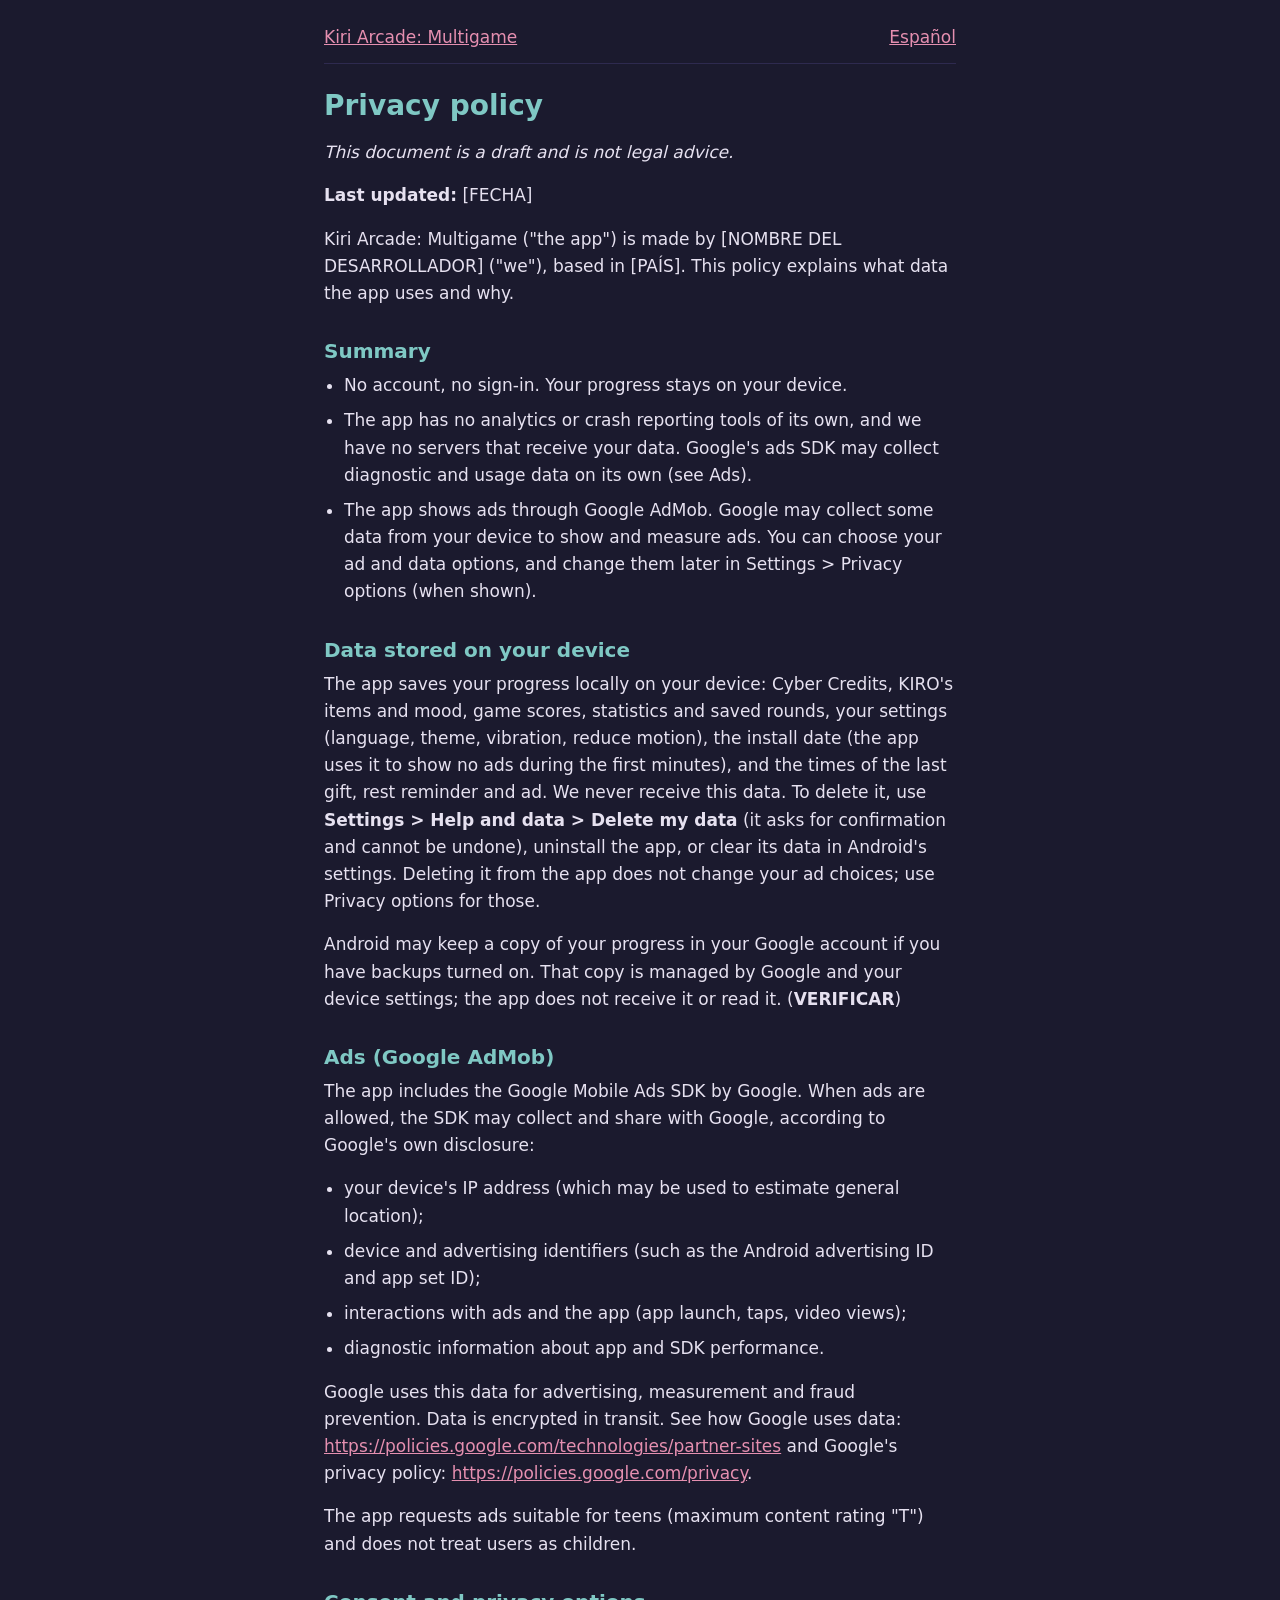
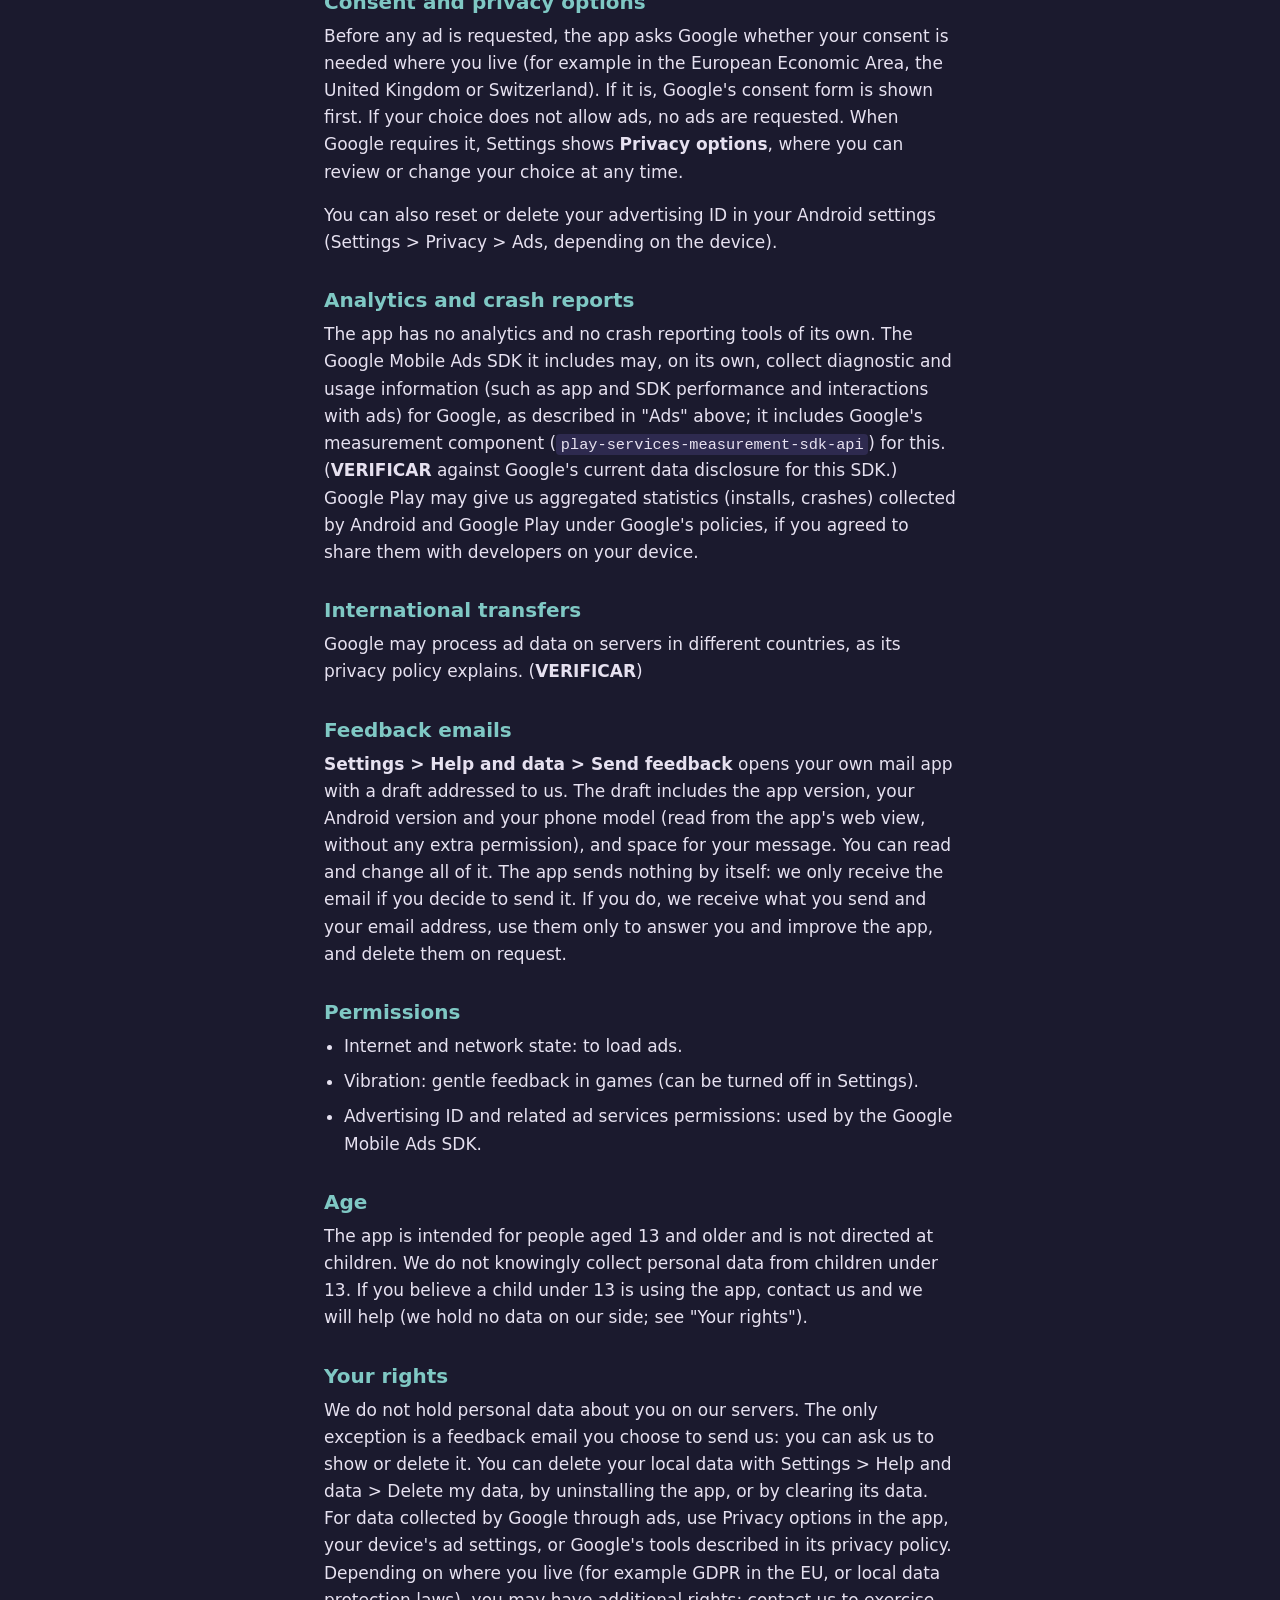
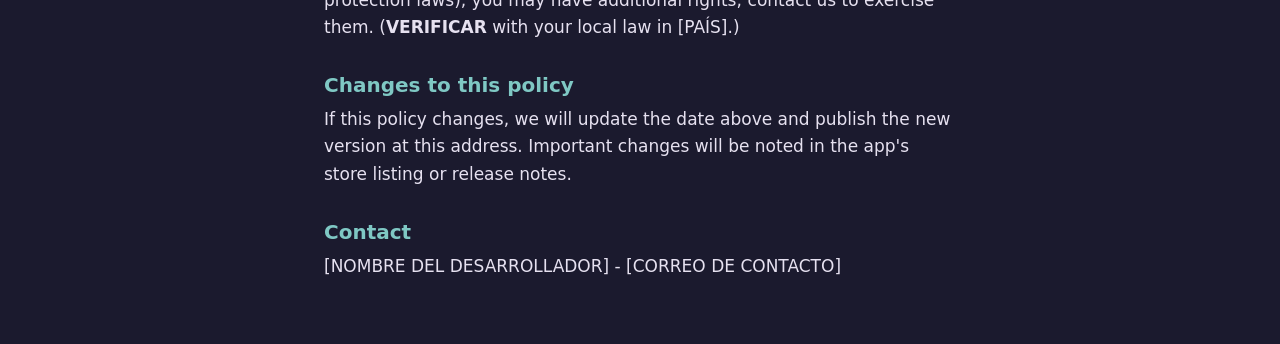
==== privacy-en.html @ 4f9419d4 "Note: pagina simple de privacidad y de terminos y condiciones" ====
<!doctype html>
<html lang="en">
  <head>
    <meta charset="utf-8" />
    <meta name="viewport" content="width=device-width, initial-scale=1" />
    <title>Privacy policy - Kiri Arcade: Multigame</title>
    <link rel="stylesheet" href="styles.css" />
  </head>
  <body>
    <header>
      <p><a href="index.html">Kiri Arcade: Multigame</a></p>
      <nav aria-label="Language"><a href="privacy-es.html" hreflang="es" lang="es">Español</a></nav>
    </header>
    <main>
      <h1>Privacy policy</h1>
      <p><em>This document is a draft and is not legal advice.</em></p>
      <p><strong>Last updated:</strong> [FECHA]</p>
      <p>
        Kiri Arcade: Multigame ("the app") is made by [NOMBRE DEL DESARROLLADOR] ("we"), based in
        [PAÍS]. This policy explains what data the app uses and why.
      </p>
      <section>
        <h2>Summary</h2>
        <ul>
          <li>No account, no sign-in. Your progress stays on your device.</li>
          <li>
            The app has no analytics or crash reporting tools of its own, and we have no servers
            that receive your data. Google's ads SDK may collect diagnostic and usage data on its
            own (see Ads).
          </li>
          <li>
            The app shows ads through Google AdMob. Google may collect some data from your device to
            show and measure ads. You can choose your ad and data options, and change them later in
            Settings &gt; Privacy options (when shown).
          </li>
        </ul>
      </section>
      <section>
        <h2>Data stored on your device</h2>
        <p>
          The app saves your progress locally on your device: Cyber Credits, KIRO's items and mood,
          game scores, statistics and saved rounds, your settings (language, theme, vibration,
          reduce motion), the install date (the app uses it to show no ads during the first
          minutes), and the times of the last gift, rest reminder and ad. We never receive this
          data. To delete it, use
          <strong>Settings &gt; Help and data &gt; Delete my data</strong> (it asks for confirmation
          and cannot be undone), uninstall the app, or clear its data in Android's settings.
          Deleting it from the app does not change your ad choices; use Privacy options for those.
        </p>
        <p>
          Android may keep a copy of your progress in your Google account if you have backups turned
          on. That copy is managed by Google and your device settings; the app does not receive it
          or read it. (<strong>VERIFICAR</strong>)
        </p>
      </section>
      <section>
        <h2>Ads (Google AdMob)</h2>
        <p>
          The app includes the Google Mobile Ads SDK by Google. When ads are allowed, the SDK may
          collect and share with Google, according to Google's own disclosure:
        </p>
        <ul>
          <li>your device's IP address (which may be used to estimate general location);</li>
          <li>
            device and advertising identifiers (such as the Android advertising ID and app set ID);
          </li>
          <li>interactions with ads and the app (app launch, taps, video views);</li>
          <li>diagnostic information about app and SDK performance.</li>
        </ul>
        <p>
          Google uses this data for advertising, measurement and fraud prevention. Data is encrypted
          in transit. See how Google uses data:
          <a href="https://policies.google.com/technologies/partner-sites" rel="noopener noreferrer"
            >https://policies.google.com/technologies/partner-sites</a
          >
          and Google's privacy policy:
          <a href="https://policies.google.com/privacy" rel="noopener noreferrer"
            >https://policies.google.com/privacy</a
          >.
        </p>
        <p>
          The app requests ads suitable for teens (maximum content rating "T") and does not treat
          users as children.
        </p>
      </section>
      <section>
        <h2>Consent and privacy options</h2>
        <p>
          Before any ad is requested, the app asks Google whether your consent is needed where you
          live (for example in the European Economic Area, the United Kingdom or Switzerland). If it
          is, Google's consent form is shown first. If your choice does not allow ads, no ads are
          requested. When Google requires it, Settings shows <strong>Privacy options</strong>, where
          you can review or change your choice at any time.
        </p>
        <p>
          You can also reset or delete your advertising ID in your Android settings (Settings &gt;
          Privacy &gt; Ads, depending on the device).
        </p>
      </section>
      <section>
        <h2>Analytics and crash reports</h2>
        <p>
          The app has no analytics and no crash reporting tools of its own. The Google Mobile Ads
          SDK it includes may, on its own, collect diagnostic and usage information (such as app and
          SDK performance and interactions with ads) for Google, as described in "Ads" above; it
          includes Google's measurement component (<code>play-services-measurement-sdk-api</code>)
          for this. (<strong>VERIFICAR</strong> against Google's current data disclosure for this
          SDK.) Google Play may give us aggregated statistics (installs, crashes) collected by
          Android and Google Play under Google's policies, if you agreed to share them with
          developers on your device.
        </p>
      </section>
      <section>
        <h2>International transfers</h2>
        <p>
          Google may process ad data on servers in different countries, as its privacy policy
          explains. (<strong>VERIFICAR</strong>)
        </p>
      </section>
      <section>
        <h2>Feedback emails</h2>
        <p>
          <strong>Settings &gt; Help and data &gt; Send feedback</strong> opens your own mail app
          with a draft addressed to us. The draft includes the app version, your Android version and
          your phone model (read from the app's web view, without any extra permission), and space
          for your message. You can read and change all of it. The app sends nothing by itself: we
          only receive the email if you decide to send it. If you do, we receive what you send and
          your email address, use them only to answer you and improve the app, and delete them on
          request.
        </p>
      </section>
      <section>
        <h2>Permissions</h2>
        <ul>
          <li>Internet and network state: to load ads.</li>
          <li>Vibration: gentle feedback in games (can be turned off in Settings).</li>
          <li>
            Advertising ID and related ad services permissions: used by the Google Mobile Ads SDK.
          </li>
        </ul>
      </section>
      <section>
        <h2>Age</h2>
        <p>
          The app is intended for people aged 13 and older and is not directed at children. We do
          not knowingly collect personal data from children under 13. If you believe a child under
          13 is using the app, contact us and we will help (we hold no data on our side; see "Your
          rights").
        </p>
      </section>
      <section>
        <h2>Your rights</h2>
        <p>
          We do not hold personal data about you on our servers. The only exception is a feedback
          email you choose to send us: you can ask us to show or delete it. You can delete your
          local data with Settings &gt; Help and data &gt; Delete my data, by uninstalling the app,
          or by clearing its data. For data collected by Google through ads, use Privacy options in
          the app, your device's ad settings, or Google's tools described in its privacy policy.
          Depending on where you live (for example GDPR in the EU, or local data protection laws),
          you may have additional rights; contact us to exercise them. (<strong>VERIFICAR</strong>
          with your local law in [PAÍS].)
        </p>
      </section>
      <section>
        <h2>Changes to this policy</h2>
        <p>
          If this policy changes, we will update the date above and publish the new version at this
          address. Important changes will be noted in the app's store listing or release notes.
        </p>
      </section>
      <section>
        <h2>Contact</h2>
        <p>[NOMBRE DEL DESARROLLADOR] - [CORREO DE CONTACTO]</p>
      </section>
    </main>
  </body>
</html>
---- styles.css ----
/* Colors copied from the app's Soft theme (src/core/theme/palettes.ts). */
:root {
  color-scheme: dark;
  --background: #1b1a2e;
  --panel: #2e2a4f;
  --text: #e6e1f0;
  --heading: #7fc8c4;
  --link: #e58fb0;
  --focus: #e8c872;
}

* {
  box-sizing: border-box;
}

html {
  -webkit-text-size-adjust: 100%;
  text-size-adjust: 100%;
}

body {
  margin: 0 auto;
  max-width: 42rem;
  padding: 1.5rem 1.25rem 3rem;
  background: var(--background);
  color: var(--text);
  font-family:
    system-ui,
    -apple-system,
    'Segoe UI',
    Roboto,
    sans-serif;
  font-size: 1.0625rem;
  line-height: 1.6;
  /* Long URLs must wrap instead of widening the page on a phone. */
  overflow-wrap: anywhere;
}

header {
  display: flex;
  flex-wrap: wrap;
  justify-content: space-between;
  gap: 0.5rem 1.5rem;
  padding-bottom: 0.75rem;
  border-bottom: 1px solid var(--panel);
}

header p {
  margin: 0;
}

h1,
h2 {
  color: var(--heading);
  line-height: 1.25;
}

h1 {
  margin: 1.5rem 0 1rem;
  font-size: 1.75rem;
}

h2 {
  margin: 2rem 0 0.5rem;
  font-size: 1.25rem;
}

p,
ul {
  margin: 0 0 1rem;
}

ul {
  padding-left: 1.25rem;
}

li {
  margin-bottom: 0.5rem;
}

a {
  color: var(--link);
}

a:focus-visible {
  outline: 2px solid var(--focus);
  outline-offset: 2px;
}

code {
  padding: 0.1em 0.3em;
  border-radius: 0.25em;
  background: var(--panel);
  font-size: 0.9em;
}
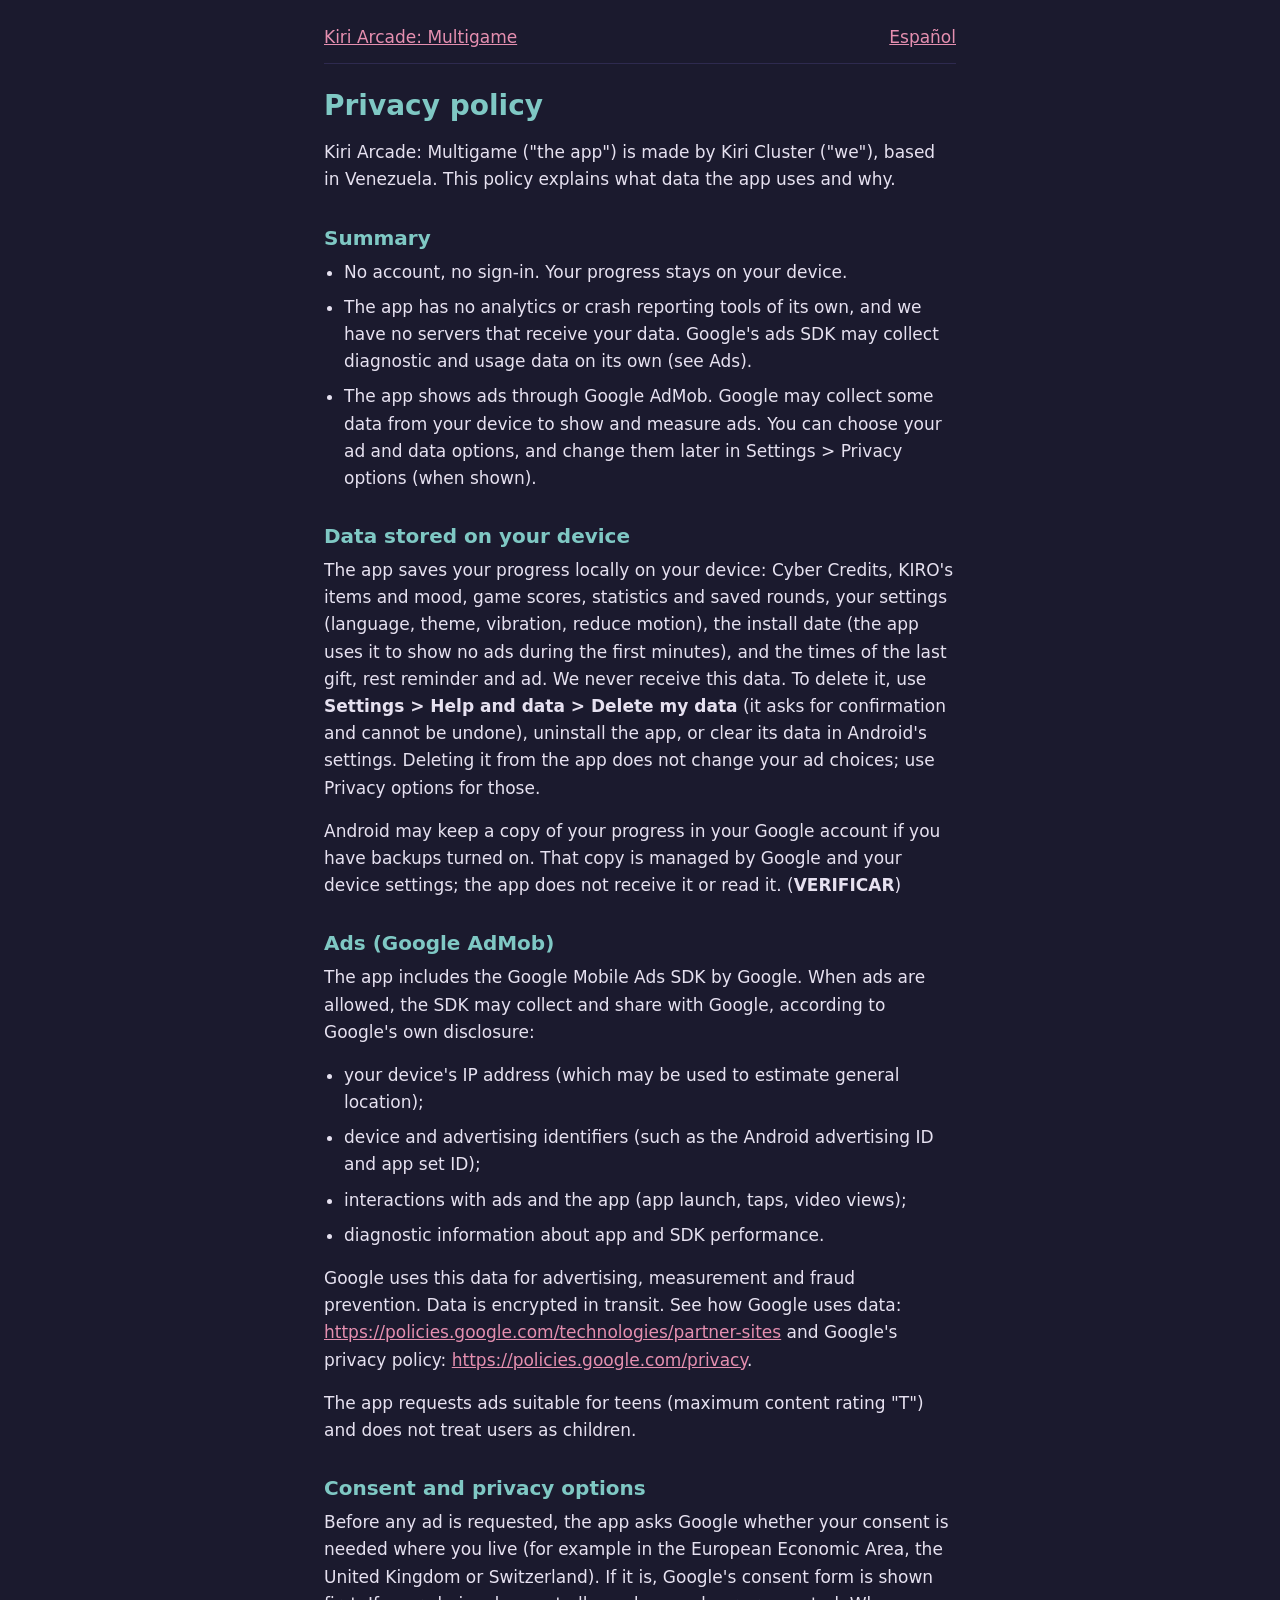
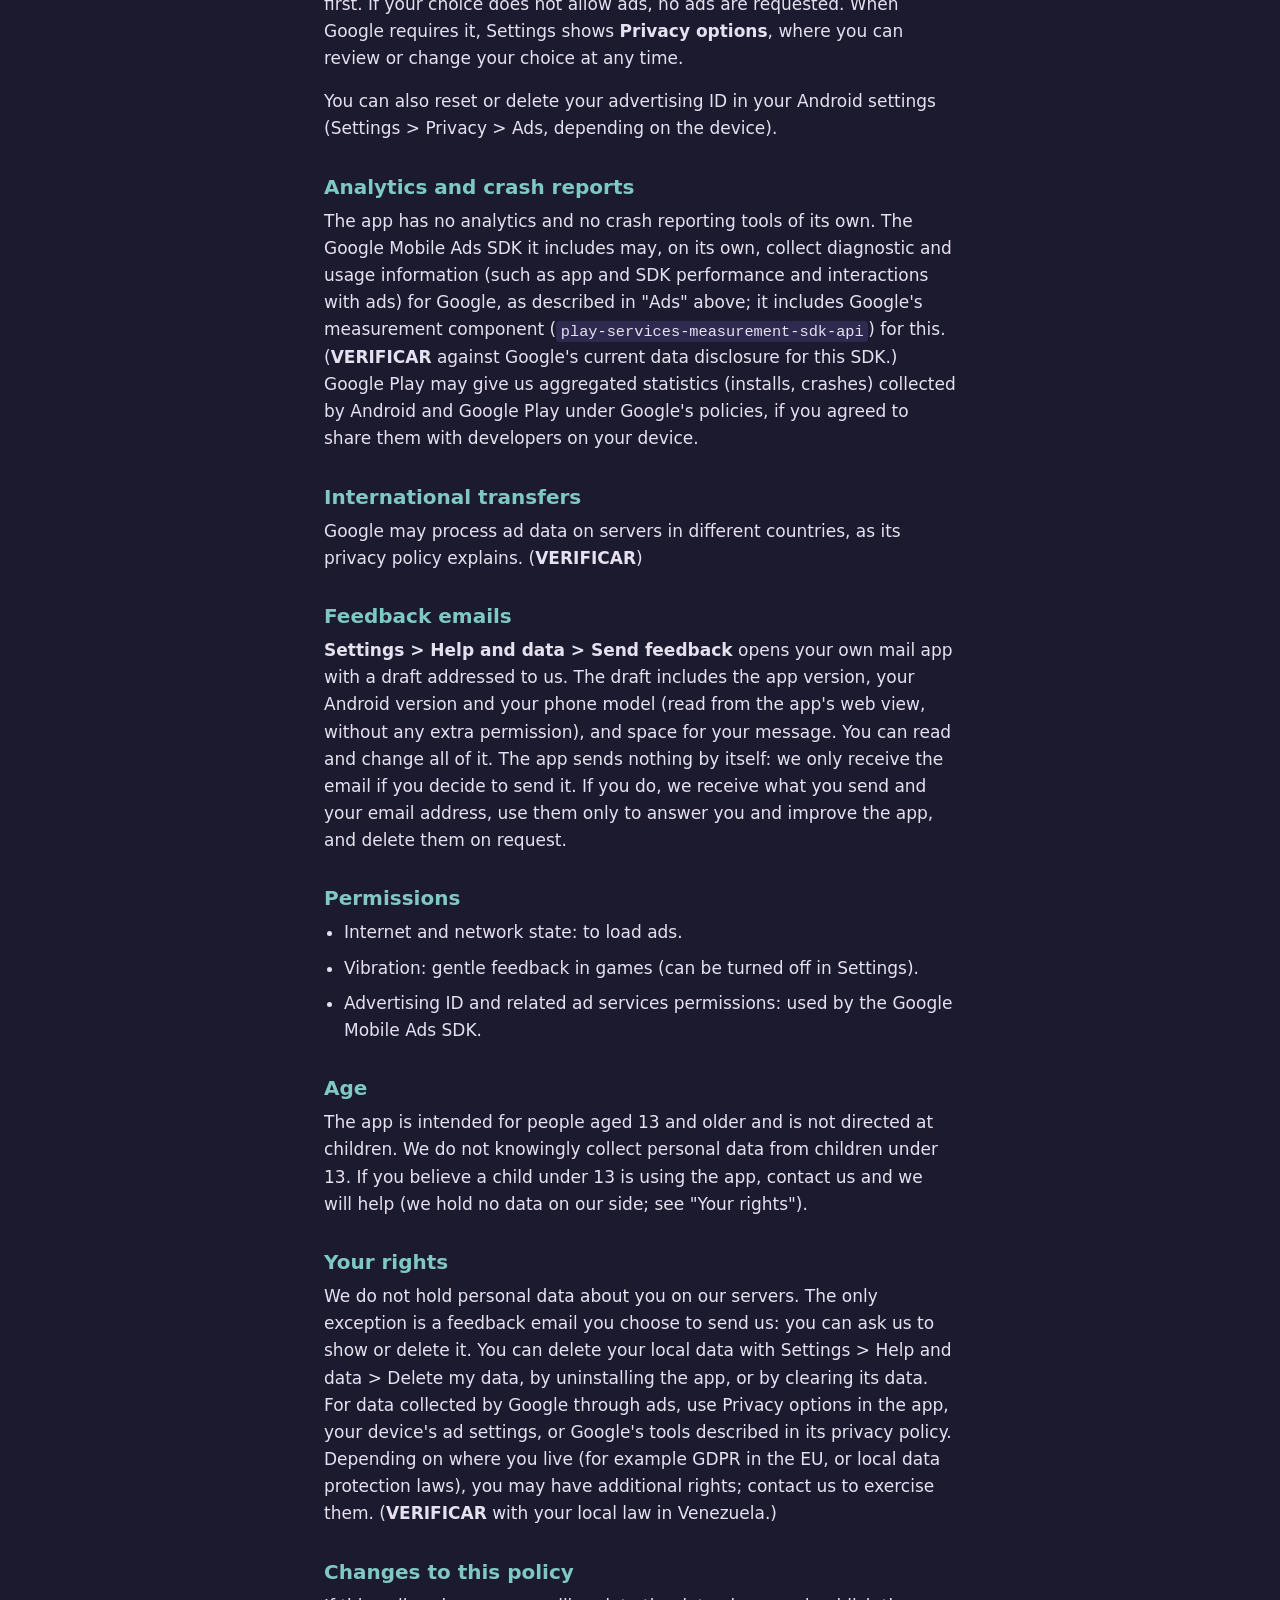
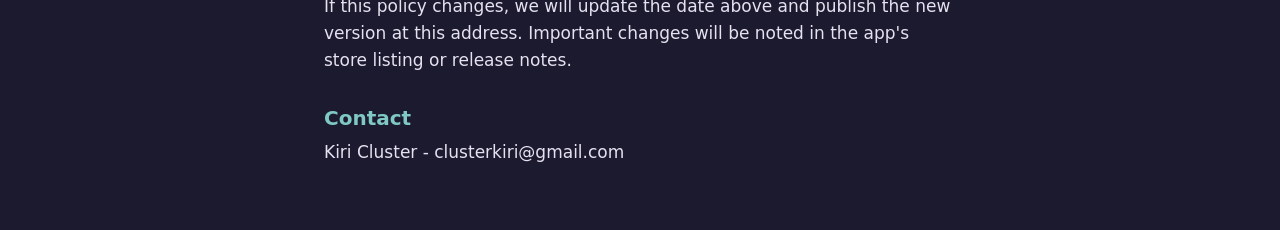
==== commit 7d6986b8: "Note: ajuste en datos de terminos y privacidad" ====
--- a/privacy-en.html
+++ b/privacy-en.html
@@ -13,11 +13,9 @@
     </header>
     <main>
       <h1>Privacy policy</h1>
-      <p><em>This document is a draft and is not legal advice.</em></p>
-      <p><strong>Last updated:</strong> [FECHA]</p>
       <p>
-        Kiri Arcade: Multigame ("the app") is made by [NOMBRE DEL DESARROLLADOR] ("we"), based in
-        [PAÍS]. This policy explains what data the app uses and why.
+        Kiri Arcade: Multigame ("the app") is made by Kiri Cluster ("we"), based in
+        Venezuela. This policy explains what data the app uses and why.
       </p>
       <section>
         <h2>Summary</h2>
@@ -158,7 +156,7 @@
           the app, your device's ad settings, or Google's tools described in its privacy policy.
           Depending on where you live (for example GDPR in the EU, or local data protection laws),
           you may have additional rights; contact us to exercise them. (<strong>VERIFICAR</strong>
-          with your local law in [PAÍS].)
+          with your local law in Venezuela.)
         </p>
       </section>
       <section>
@@ -170,7 +168,7 @@
       </section>
       <section>
         <h2>Contact</h2>
-        <p>[NOMBRE DEL DESARROLLADOR] - [CORREO DE CONTACTO]</p>
+        <p>Kiri Cluster - clusterkiri@gmail.com</p>
       </section>
     </main>
   </body>
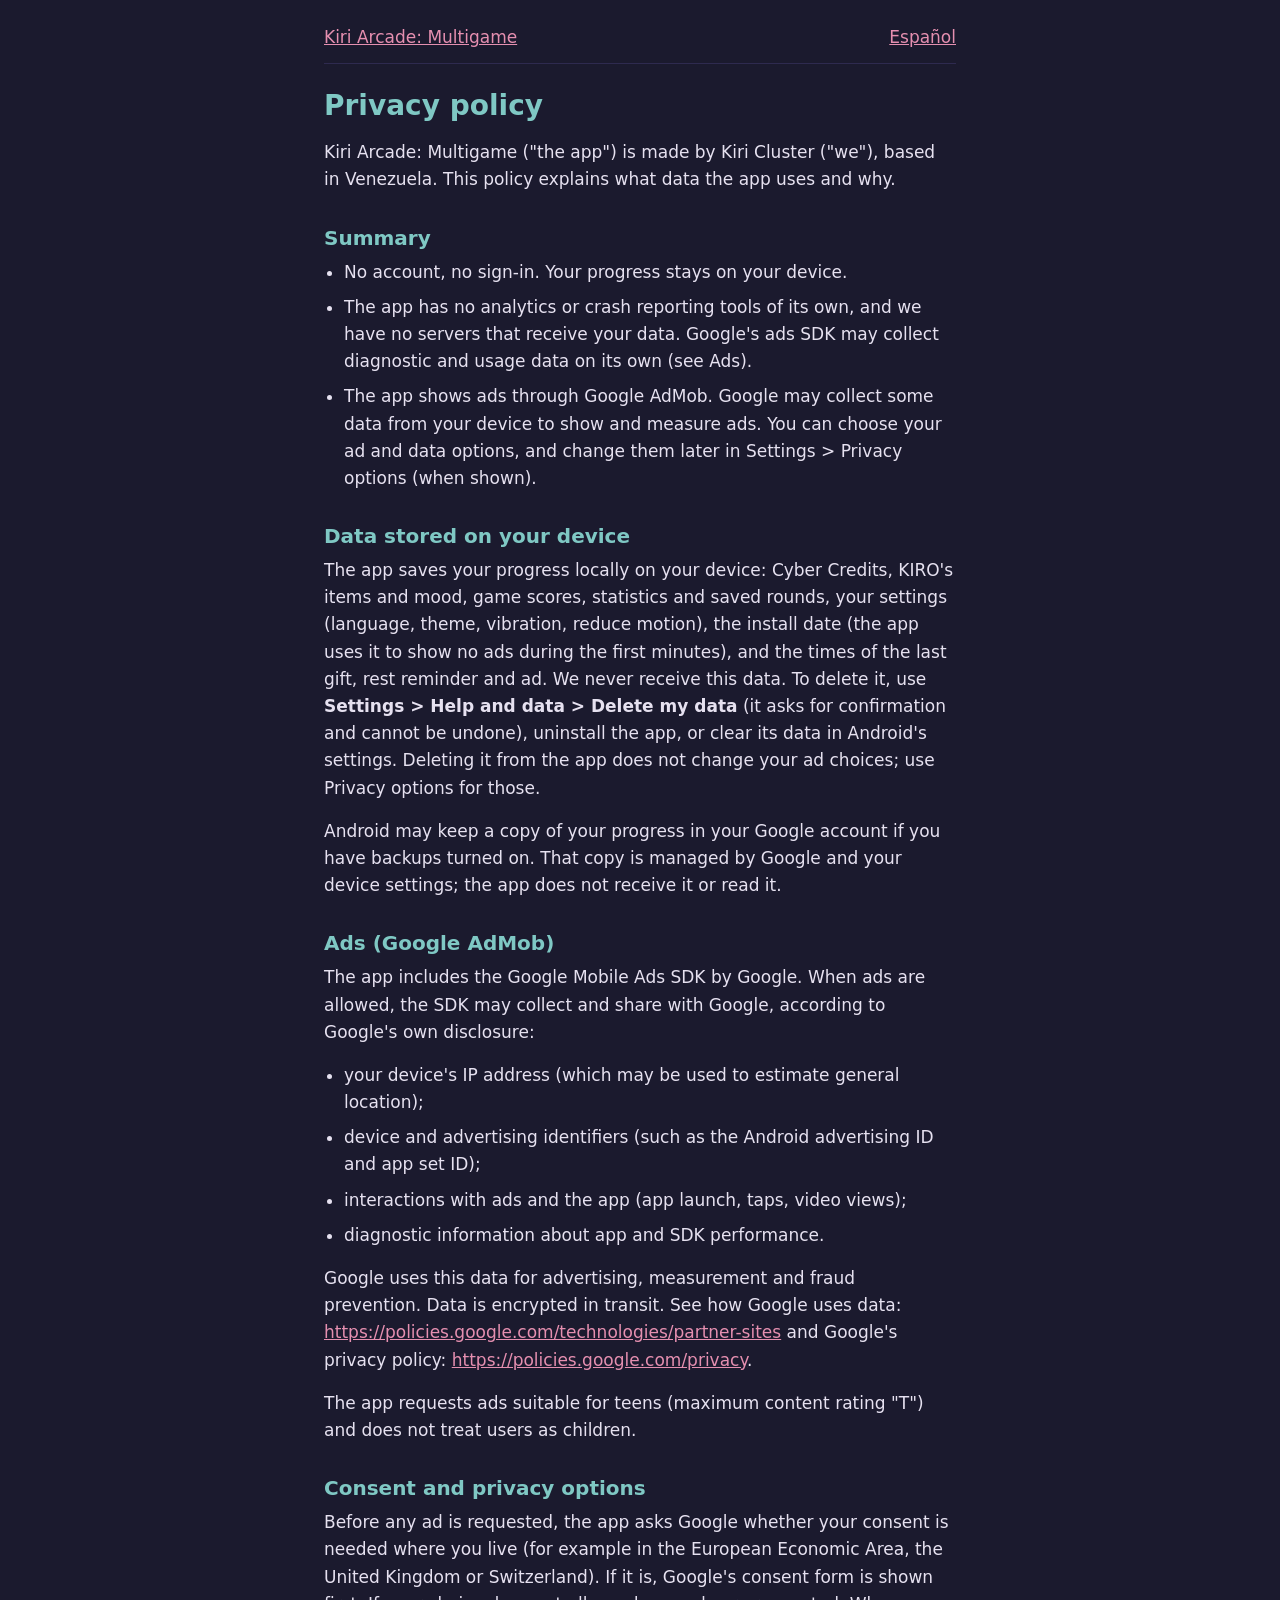
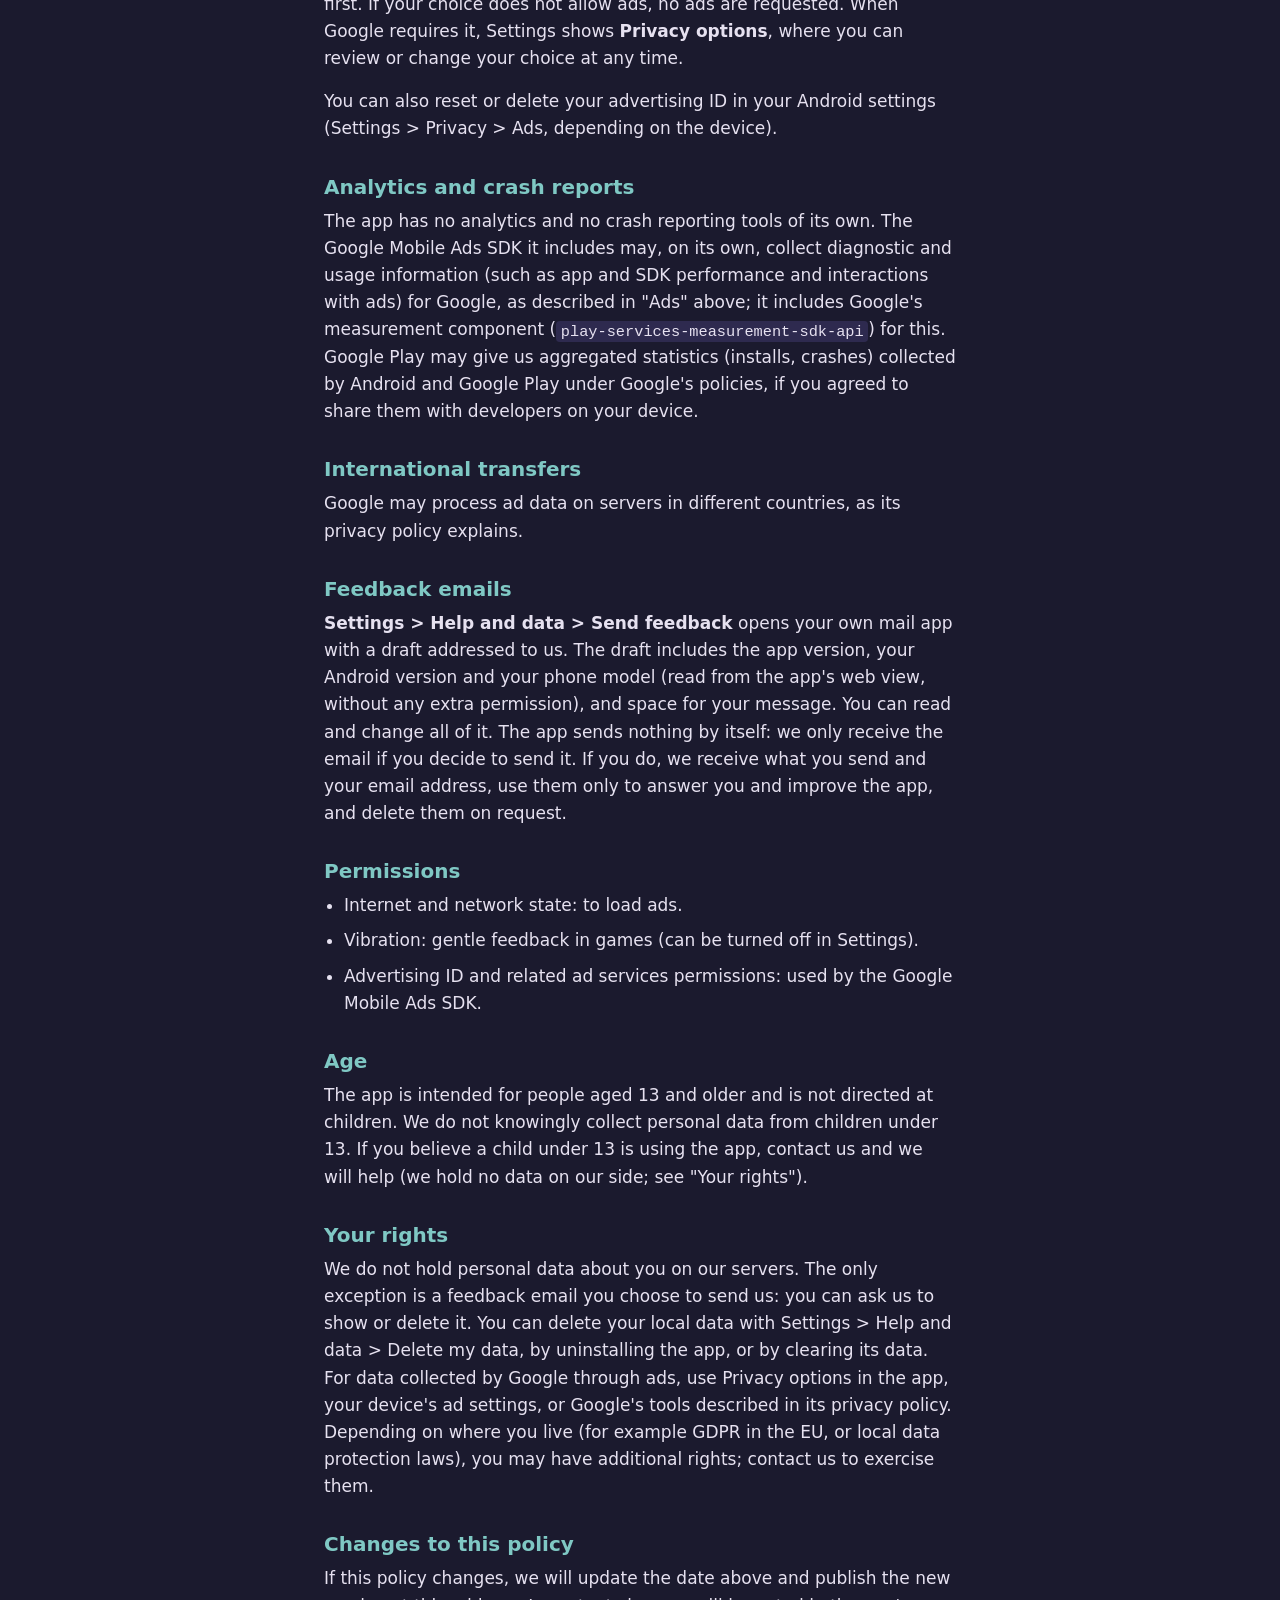
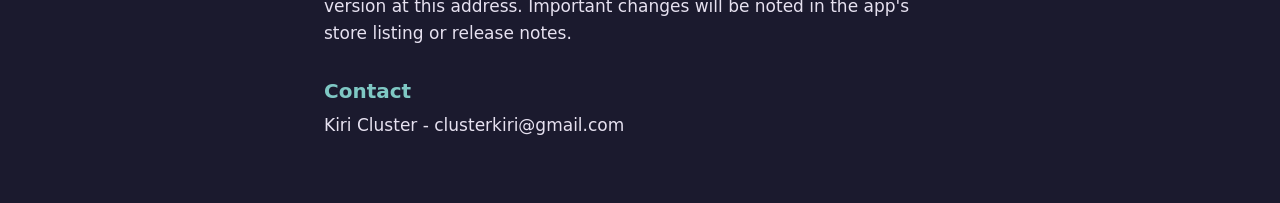
==== commit 4b4fa543: "Note: Ajustes de condiciones y privacidad" ====
--- a/privacy-en.html
+++ b/privacy-en.html
@@ -48,7 +48,7 @@
         <p>
           Android may keep a copy of your progress in your Google account if you have backups turned
           on. That copy is managed by Google and your device settings; the app does not receive it
-          or read it. (<strong>VERIFICAR</strong>)
+          or read it.
         </p>
       </section>
       <section>
@@ -102,8 +102,7 @@
           SDK it includes may, on its own, collect diagnostic and usage information (such as app and
           SDK performance and interactions with ads) for Google, as described in "Ads" above; it
           includes Google's measurement component (<code>play-services-measurement-sdk-api</code>)
-          for this. (<strong>VERIFICAR</strong> against Google's current data disclosure for this
-          SDK.) Google Play may give us aggregated statistics (installs, crashes) collected by
+          for this. Google Play may give us aggregated statistics (installs, crashes) collected by
           Android and Google Play under Google's policies, if you agreed to share them with
           developers on your device.
         </p>
@@ -112,7 +111,7 @@
         <h2>International transfers</h2>
         <p>
           Google may process ad data on servers in different countries, as its privacy policy
-          explains. (<strong>VERIFICAR</strong>)
+          explains.
         </p>
       </section>
       <section>
@@ -155,8 +154,7 @@
           or by clearing its data. For data collected by Google through ads, use Privacy options in
           the app, your device's ad settings, or Google's tools described in its privacy policy.
           Depending on where you live (for example GDPR in the EU, or local data protection laws),
-          you may have additional rights; contact us to exercise them. (<strong>VERIFICAR</strong>
-          with your local law in Venezuela.)
+          you may have additional rights; contact us to exercise them.
         </p>
       </section>
       <section>
@@ -172,4 +170,4 @@
       </section>
     </main>
   </body>
-</html>
+</html>
